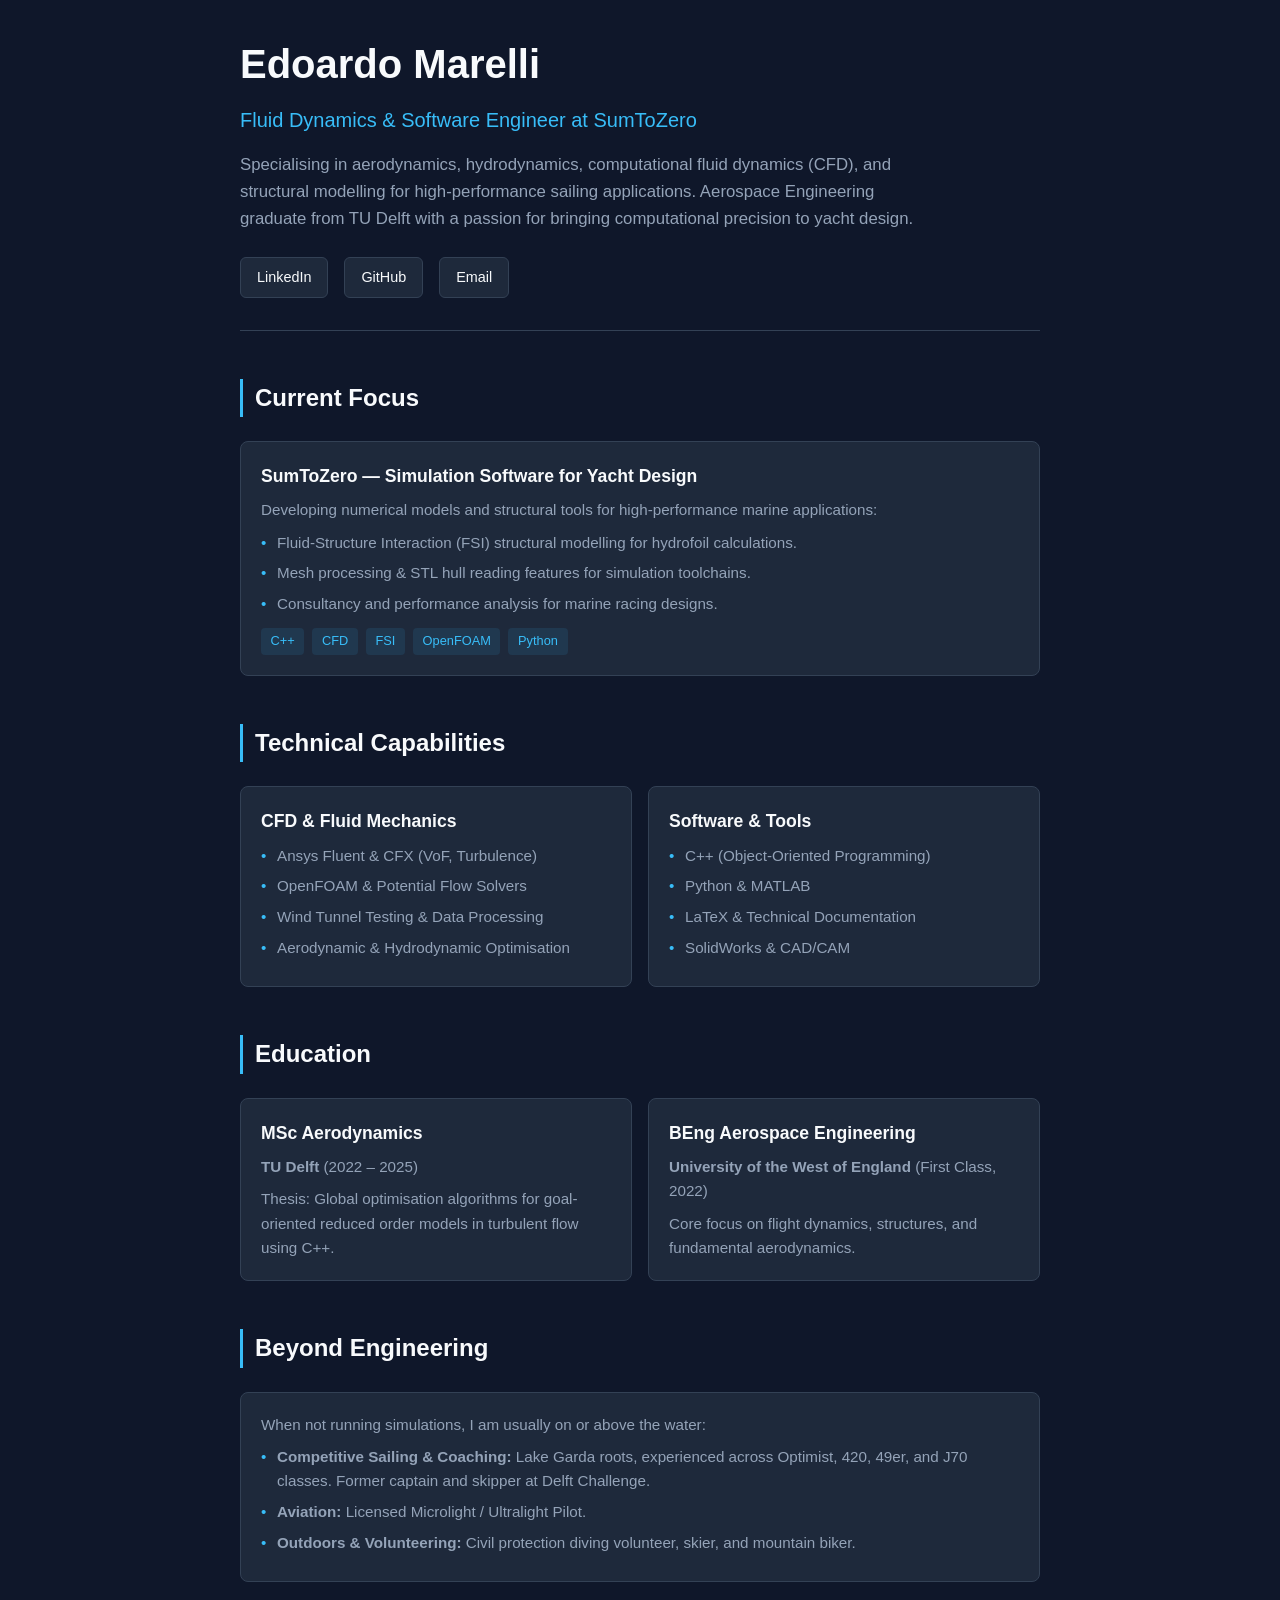
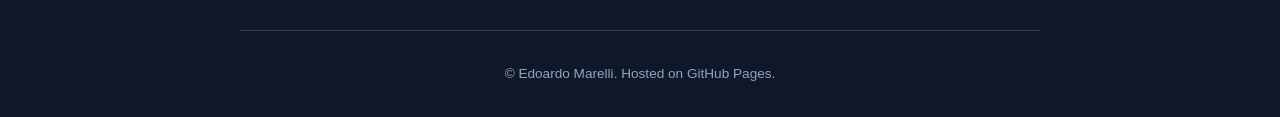
==== index.html @ fd738e06 "Add initial index.html for personal portfolio" ====
<!DOCTYPE html>
<html lang="en">
<head>
    <meta charset="UTF-8">
    <meta name="viewport" content="width=device-width, initial-scale=1.0">
    <title>Edoardo Marelli | Fluid Dynamics & Software Engineer</title>
    <style>
        :root {
            --bg-color: #0f172a;
            --card-bg: #1e293b;
            --text-main: #f8fafc;
            --text-muted: #94a3b8;
            --accent: #38bdf8;
            --accent-hover: #0284c7;
            --border: #334155;
        }

        * {
            box-sizing: border-box;
            margin: 0;
            padding: 0;
            font-family: -apple-system, BlinkMacSystemFont, "Segoe UI", Roboto, Helvetica, Arial, sans-serif;
        }

        body {
            background-color: var(--bg-color);
            color: var(--text-main);
            line-height: 1.6;
            padding: 2rem 1rem;
        }

        .container {
            max-width: 800px;
            margin: 0 auto;
        }

        header {
            margin-bottom: 3rem;
            border-bottom: 1px solid var(--border);
            padding-bottom: 2rem;
        }

        h1 {
            font-size: 2.5rem;
            font-weight: 700;
            color: var(--text-main);
            margin-bottom: 0.5rem;
        }

        .subtitle {
            font-size: 1.25rem;
            color: var(--accent);
            font-weight: 500;
            margin-bottom: 1rem;
        }

        .bio {
            color: var(--text-muted);
            font-size: 1.05rem;
            max-width: 680px;
        }

        .links {
            margin-top: 1.5rem;
            display: flex;
            gap: 1rem;
        }

        .btn {
            display: inline-block;
            padding: 0.5rem 1rem;
            background-color: var(--card-bg);
            color: var(--text-main);
            text-decoration: none;
            border-radius: 6px;
            border: 1px solid var(--border);
            font-size: 0.9rem;
            transition: all 0.2s ease;
        }

        .btn:hover {
            border-color: var(--accent);
            color: var(--accent);
        }

        section {
            margin-bottom: 3rem;
        }

        h2 {
            font-size: 1.5rem;
            color: var(--text-main);
            margin-bottom: 1.5rem;
            border-left: 3px solid var(--accent);
            padding-left: 0.75rem;
        }

        .grid {
            display: grid;
            grid-template-columns: repeat(auto-fit, minmax(240px, 1fr));
            gap: 1rem;
        }

        .card {
            background-color: var(--card-bg);
            border: 1px solid var(--border);
            border-radius: 8px;
            padding: 1.25rem;
        }

        .card h3 {
            font-size: 1.1rem;
            margin-bottom: 0.5rem;
            color: var(--text-main);
        }

        .card p, .card ul {
            font-size: 0.95rem;
            color: var(--text-muted);
        }

        .card ul {
            list-style-type: none;
        }

        .card ul li {
            margin-bottom: 0.4rem;
            position: relative;
            padding-left: 1rem;
        }

        .card ul li::before {
            content: "•";
            color: var(--accent);
            position: absolute;
            left: 0;
        }

        .tag-container {
            display: flex;
            flex-wrap: wrap;
            gap: 0.5rem;
            margin-top: 0.75rem;
        }

        .tag {
            background: rgba(56, 189, 248, 0.1);
            color: var(--accent);
            padding: 0.2rem 0.6rem;
            border-radius: 4px;
            font-size: 0.8rem;
        }

        footer {
            text-align: center;
            padding-top: 2rem;
            border-top: 1px solid var(--border);
            color: var(--text-muted);
            font-size: 0.85rem;
        }
    </style>
</head>
<body>

    <div class="container">
        <header>
            <h1>Edoardo Marelli</h1>
            <div class="subtitle">Fluid Dynamics & Software Engineer at SumToZero</div>
            <p class="bio">
                Specialising in aerodynamics, hydrodynamics, computational fluid dynamics (CFD), and structural modelling for high-performance sailing applications. Aerospace Engineering graduate from TU Delft with a passion for bringing computational precision to yacht design.
            </p>
            <div class="links">
                <a href="https://www.linkedin.com/in/edoardo-marelli-bba512158/" class="btn" target="_blank">LinkedIn</a>
                <a href="https://github.com" class="btn" target="_blank">GitHub</a>
                <a href="mailto:edo8323@gmail.com" class="btn">Email</a>
            </div>
        </header>

        <section>
            <h2>Current Focus</h2>
            <div class="card">
                <h3>SumToZero — Simulation Software for Yacht Design</h3>
                <p>Developing numerical models and structural tools for high-performance marine applications:</p>
                <ul style="margin-top: 0.5rem;">
                    <li>Fluid-Structure Interaction (FSI) structural modelling for hydrofoil calculations.</li>
                    <li>Mesh processing & STL hull reading features for simulation toolchains.</li>
                    <li>Consultancy and performance analysis for marine racing designs.</li>
                </ul>
                <div class="tag-container">
                    <span class="tag">C++</span>
                    <span class="tag">CFD</span>
                    <span class="tag">FSI</span>
                    <span class="tag">OpenFOAM</span>
                    <span class="tag">Python</span>
                </div>
            </div>
        </section>

        <section>
            <h2>Technical Capabilities</h2>
            <div class="grid">
                <div class="card">
                    <h3>CFD & Fluid Mechanics</h3>
                    <ul>
                        <li>Ansys Fluent & CFX (VoF, Turbulence)</li>
                        <li>OpenFOAM & Potential Flow Solvers</li>
                        <li>Wind Tunnel Testing & Data Processing</li>
                        <li>Aerodynamic & Hydrodynamic Optimisation</li>
                    </ul>
                </div>
                <div class="card">
                    <h3>Software & Tools</h3>
                    <ul>
                        <li>C++ (Object-Oriented Programming)</li>
                        <li>Python & MATLAB</li>
                        <li>LaTeX & Technical Documentation</li>
                        <li>SolidWorks & CAD/CAM</li>
                    </ul>
                </div>
            </div>
        </section>

        <section>
            <h2>Education</h2>
            <div class="grid">
                <div class="card">
                    <h3>MSc Aerodynamics</h3>
                    <p><strong>TU Delft</strong> (2022 – 2025)</p>
                    <p style="margin-top: 0.5rem;">Thesis: Global optimisation algorithms for goal-oriented reduced order models in turbulent flow using C++.</p>
                </div>
                <div class="card">
                    <h3>BEng Aerospace Engineering</h3>
                    <p><strong>University of the West of England</strong> (First Class, 2022)</p>
                    <p style="margin-top: 0.5rem;">Core focus on flight dynamics, structures, and fundamental aerodynamics.</p>
                </div>
            </div>
        </section>

        <section>
            <h2>Beyond Engineering</h2>
            <div class="card">
                <p>When not running simulations, I am usually on or above the water:</p>
                <ul style="margin-top: 0.5rem;">
                    <li><strong>Competitive Sailing & Coaching:</strong> Lake Garda roots, experienced across Optimist, 420, 49er, and J70 classes. Former captain and skipper at Delft Challenge.</li>
                    <li><strong>Aviation:</strong> Licensed Microlight / Ultralight Pilot.</li>
                    <li><strong>Outdoors & Volunteering:</strong> Civil protection diving volunteer, skier, and mountain biker.</li>
                </ul>
            </div>
        </section>

        <footer>
            <p>&copy; Edoardo Marelli. Hosted on GitHub Pages.</p>
        </footer>
    </div>

</body>
</html>
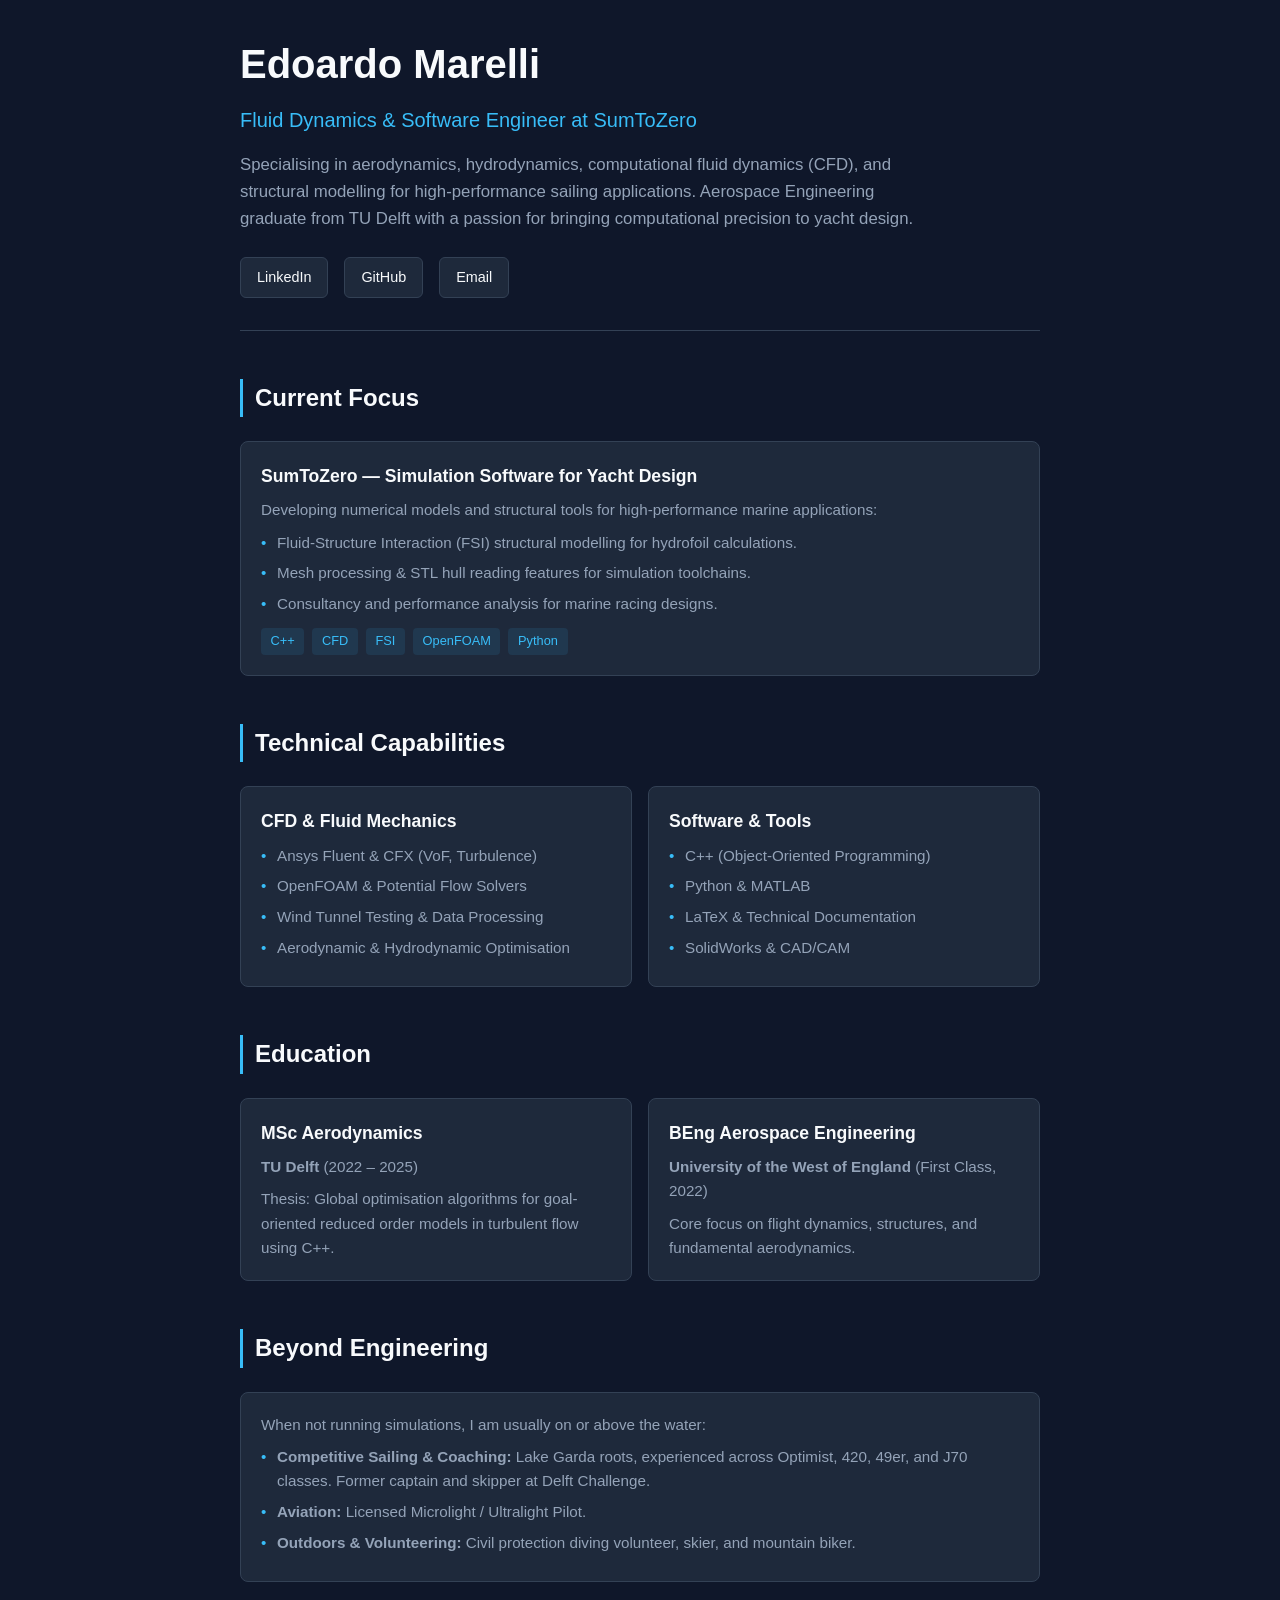
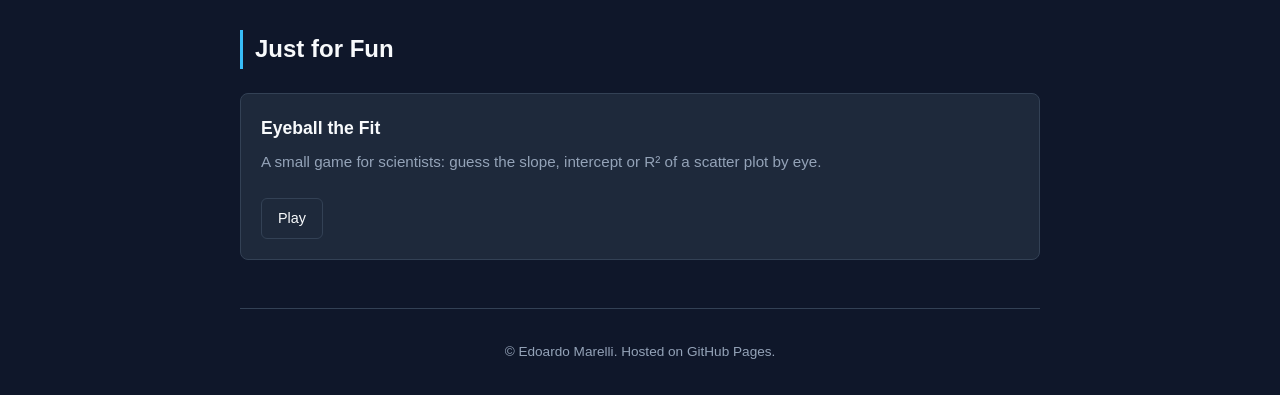
==== commit de892160: "Add Eyeball the Fit game" ====
--- a/index.html
+++ b/index.html
@@ -248,6 +248,17 @@
             </div>
         </section>
 
+        <section>
+            <h2>Just for Fun</h2>
+            <div class="card">
+                <h3>Eyeball the Fit</h3>
+                <p>A small game for scientists: guess the slope, intercept or R² of a scatter plot by eye.</p>
+                <div class="links">
+                    <a href="eyeball/" class="btn">Play</a>
+                </div>
+            </div>
+        </section>
+
         <footer>
             <p>&copy; Edoardo Marelli. Hosted on GitHub Pages.</p>
         </footer>
